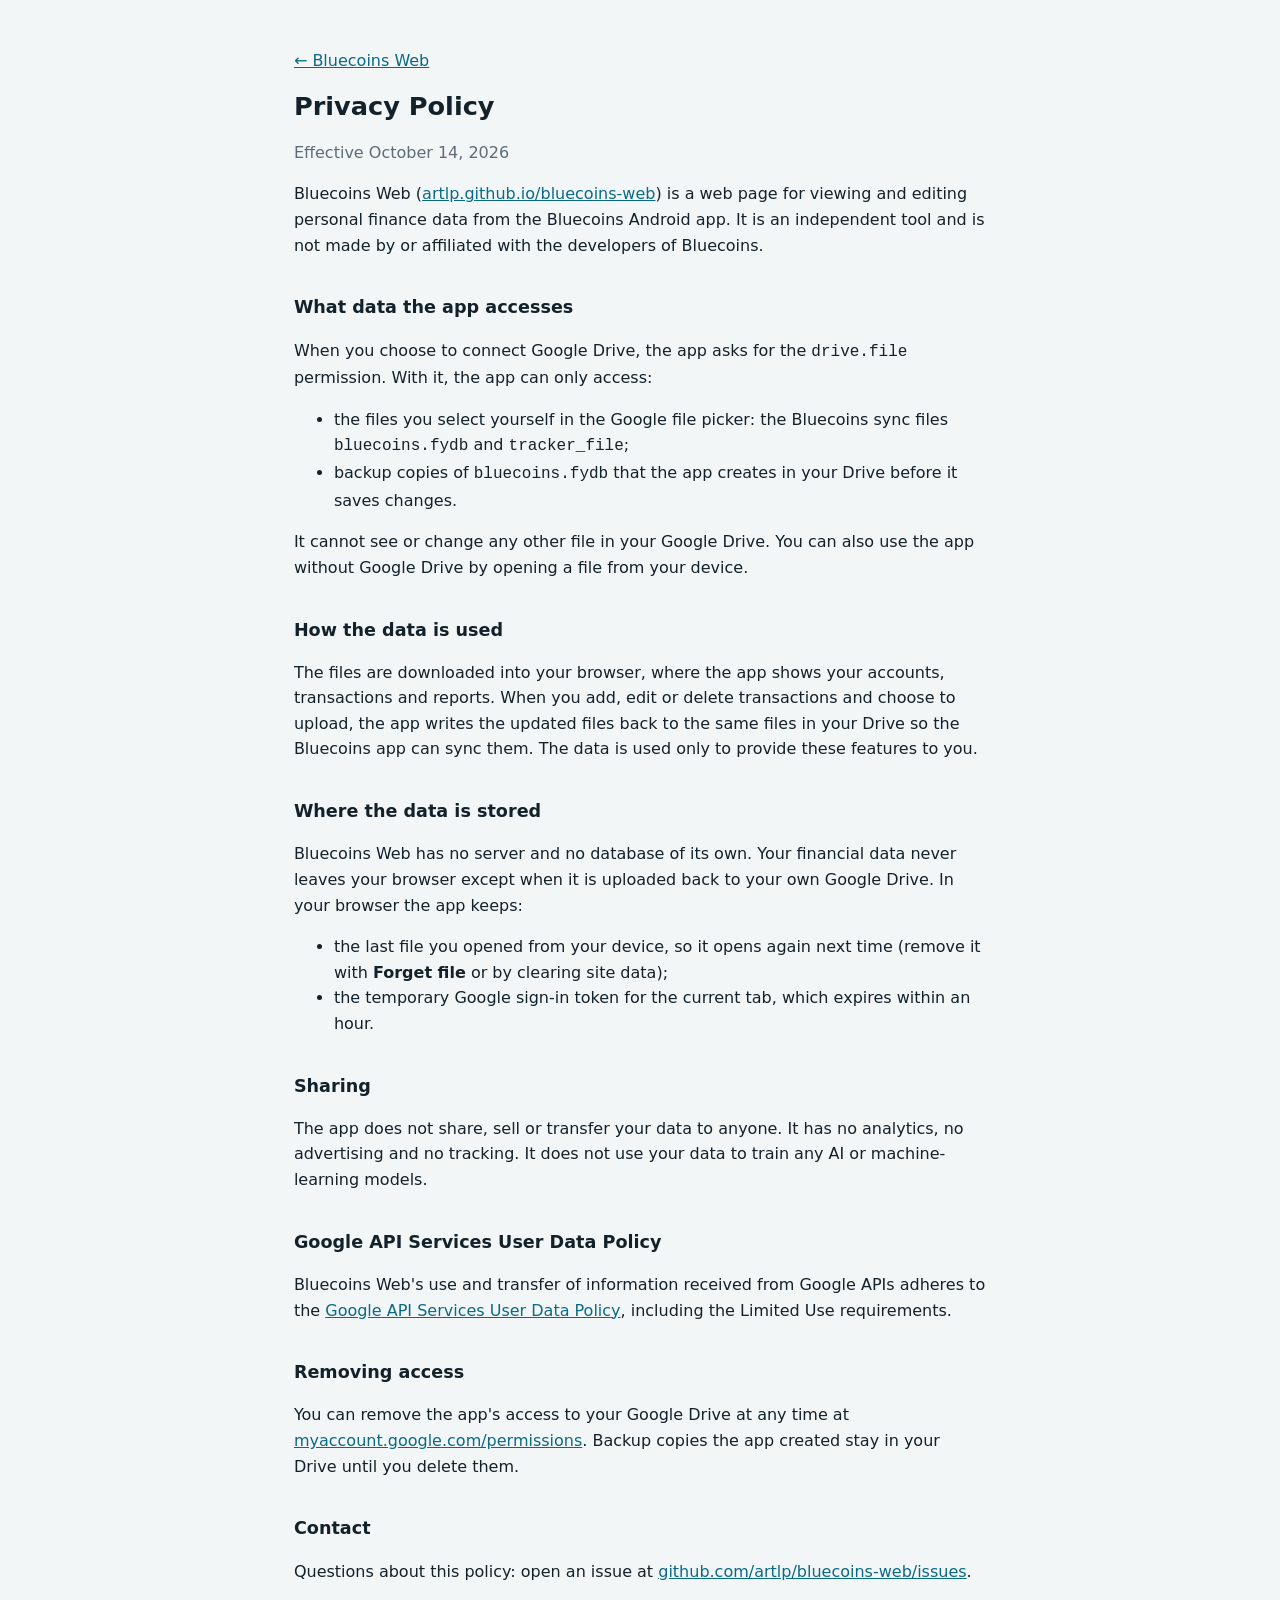
==== privacy.html @ 46fb4f46 "Use drive.file with Google Picker; add privacy policy and homepage description" ====
<!doctype html>
<meta charset="utf-8">
<meta name="viewport" content="width=device-width, initial-scale=1">
<title>Bluecoins Web Privacy Policy</title>
<style>
:root { --bg: #f3f6f7; --ink: #13212a; --muted: #5d6c76; --accent: #0a6a85 }
@media (prefers-color-scheme: dark) { :root { --bg: #0e1519; --ink: #e2eaee; --muted: #8d9ea8; --accent: #56b6d1; color-scheme: dark } }
body { background: var(--bg); color: var(--ink); font: 16px/1.6 "Segoe UI", system-ui, -apple-system, sans-serif; margin: 0; padding: 32px 16px 64px }
main { max-width: 68ch; margin: 0 auto }
h1 { font-size: 1.6rem; line-height: 1.25 } h2 { font-size: 1.1rem; margin-top: 2em }
a { color: var(--accent) } .muted { color: var(--muted) }
</style>
<main>
  <p><a href="./">← Bluecoins Web</a></p>
  <h1>Privacy Policy</h1>
  <p class="muted">Effective October 14, 2026</p>

  <p>Bluecoins Web (<a href="https://artlp.github.io/bluecoins-web/">artlp.github.io/bluecoins-web</a>) is a web page for viewing and editing personal finance data from the Bluecoins Android app. It is an independent tool and is not made by or affiliated with the developers of Bluecoins.</p>

  <h2>What data the app accesses</h2>
  <p>When you choose to connect Google Drive, the app asks for the <code>drive.file</code> permission. With it, the app can only access:</p>
  <ul>
    <li>the files you select yourself in the Google file picker: the Bluecoins sync files <code>bluecoins.fydb</code> and <code>tracker_file</code>;</li>
    <li>backup copies of <code>bluecoins.fydb</code> that the app creates in your Drive before it saves changes.</li>
  </ul>
  <p>It cannot see or change any other file in your Google Drive. You can also use the app without Google Drive by opening a file from your device.</p>

  <h2>How the data is used</h2>
  <p>The files are downloaded into your browser, where the app shows your accounts, transactions and reports. When you add, edit or delete transactions and choose to upload, the app writes the updated files back to the same files in your Drive so the Bluecoins app can sync them. The data is used only to provide these features to you.</p>

  <h2>Where the data is stored</h2>
  <p>Bluecoins Web has no server and no database of its own. Your financial data never leaves your browser except when it is uploaded back to your own Google Drive. In your browser the app keeps:</p>
  <ul>
    <li>the last file you opened from your device, so it opens again next time (remove it with <b>Forget file</b> or by clearing site data);</li>
    <li>the temporary Google sign-in token for the current tab, which expires within an hour.</li>
  </ul>

  <h2>Sharing</h2>
  <p>The app does not share, sell or transfer your data to anyone. It has no analytics, no advertising and no tracking. It does not use your data to train any AI or machine-learning models.</p>

  <h2>Google API Services User Data Policy</h2>
  <p>Bluecoins Web's use and transfer of information received from Google APIs adheres to the <a href="https://developers.google.com/terms/api-services-user-data-policy">Google API Services User Data Policy</a>, including the Limited Use requirements.</p>

  <h2>Removing access</h2>
  <p>You can remove the app's access to your Google Drive at any time at <a href="https://myaccount.google.com/permissions">myaccount.google.com/permissions</a>. Backup copies the app created stay in your Drive until you delete them.</p>

  <h2>Contact</h2>
  <p>Questions about this policy: open an issue at <a href="https://github.com/artlp/bluecoins-web/issues">github.com/artlp/bluecoins-web/issues</a>.</p>
</main>
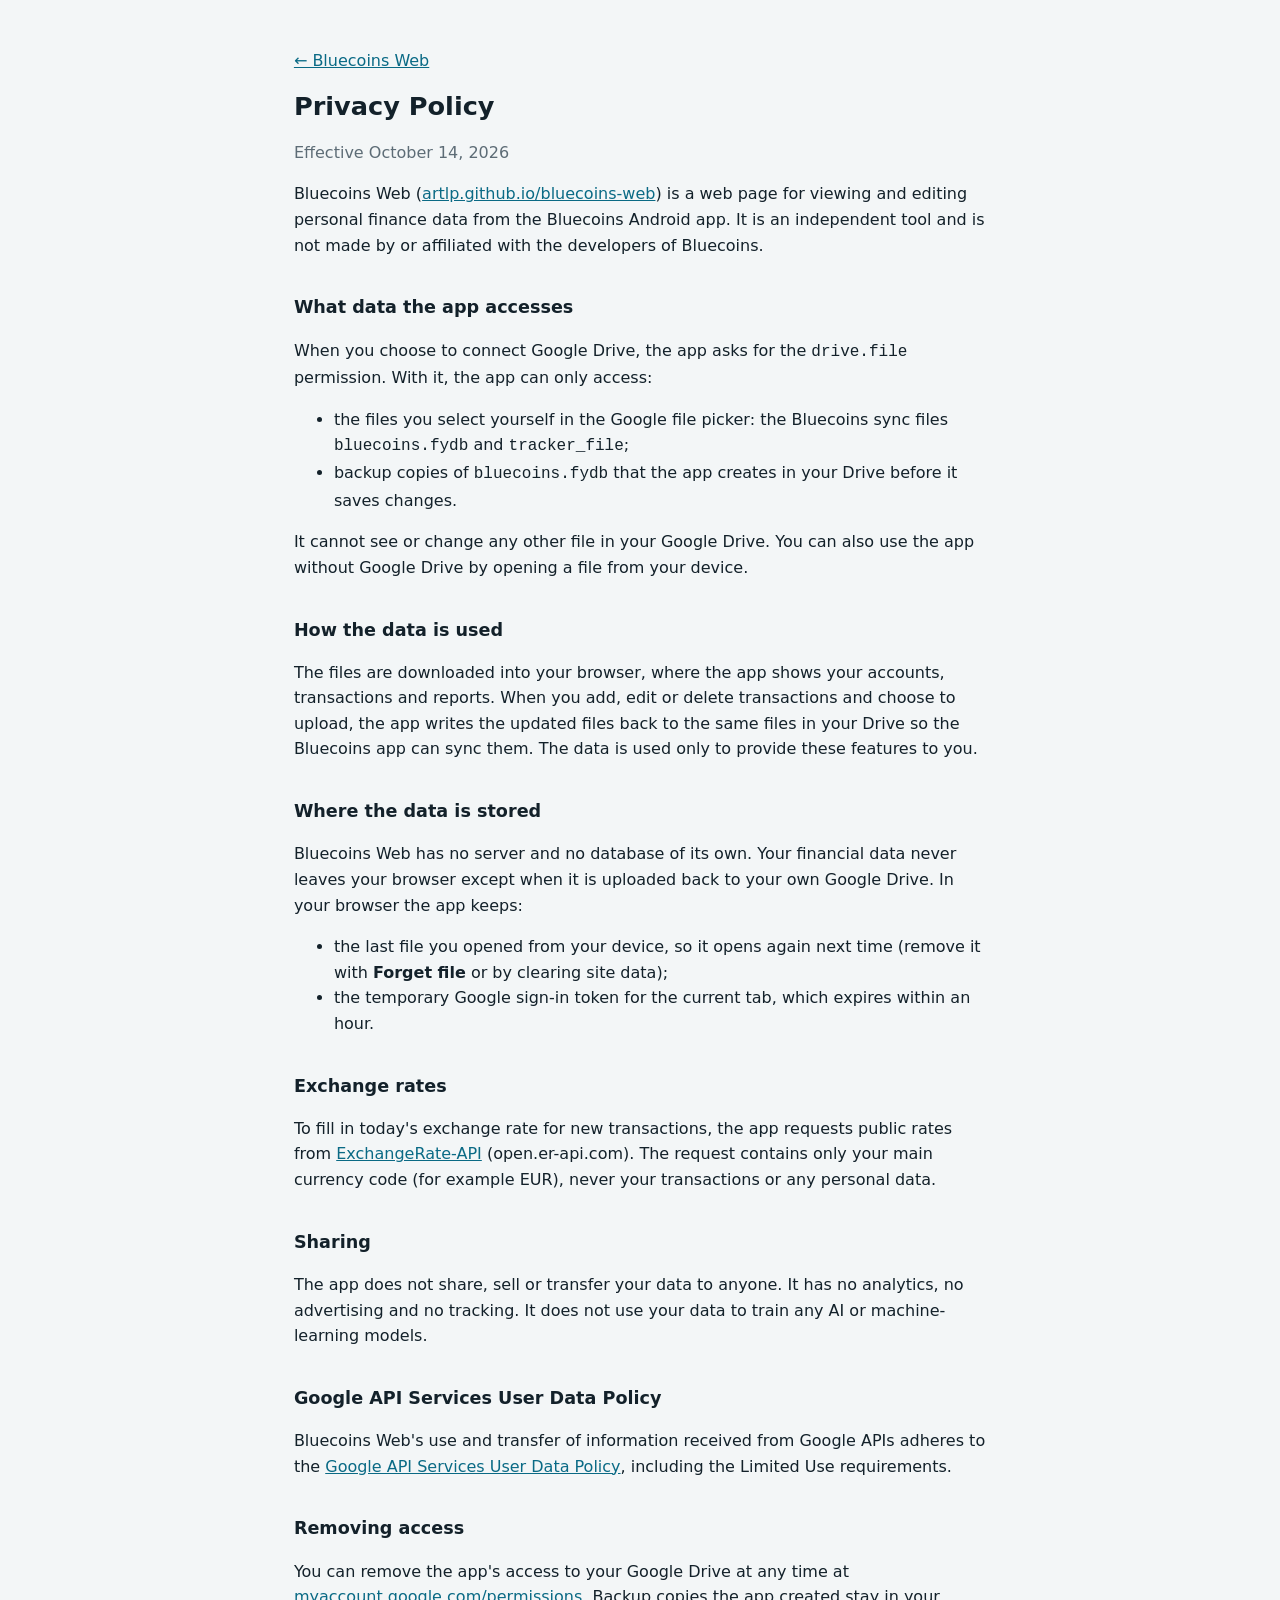
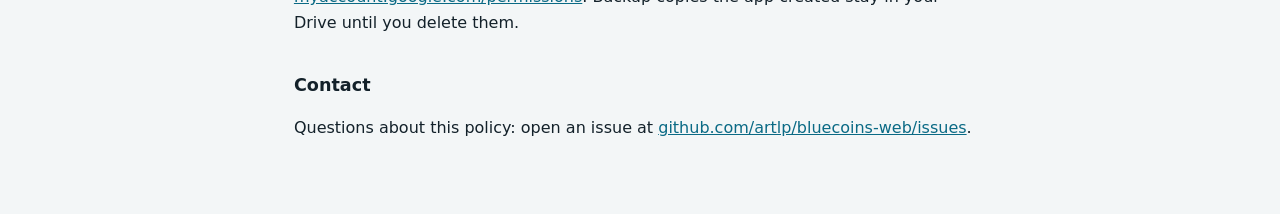
==== commit e61fa7af: "Use each day's market rate for new transactions; editable exchange rate in the editor" ====
--- a/privacy.html
+++ b/privacy.html
@@ -35,6 +35,9 @@
     <li>the temporary Google sign-in token for the current tab, which expires within an hour.</li>
   </ul>
 
+  <h2>Exchange rates</h2>
+  <p>To fill in today's exchange rate for new transactions, the app requests public rates from <a href="https://www.exchangerate-api.com">ExchangeRate-API</a> (open.er-api.com). The request contains only your main currency code (for example EUR), never your transactions or any personal data.</p>
+
   <h2>Sharing</h2>
   <p>The app does not share, sell or transfer your data to anyone. It has no analytics, no advertising and no tracking. It does not use your data to train any AI or machine-learning models.</p>
 
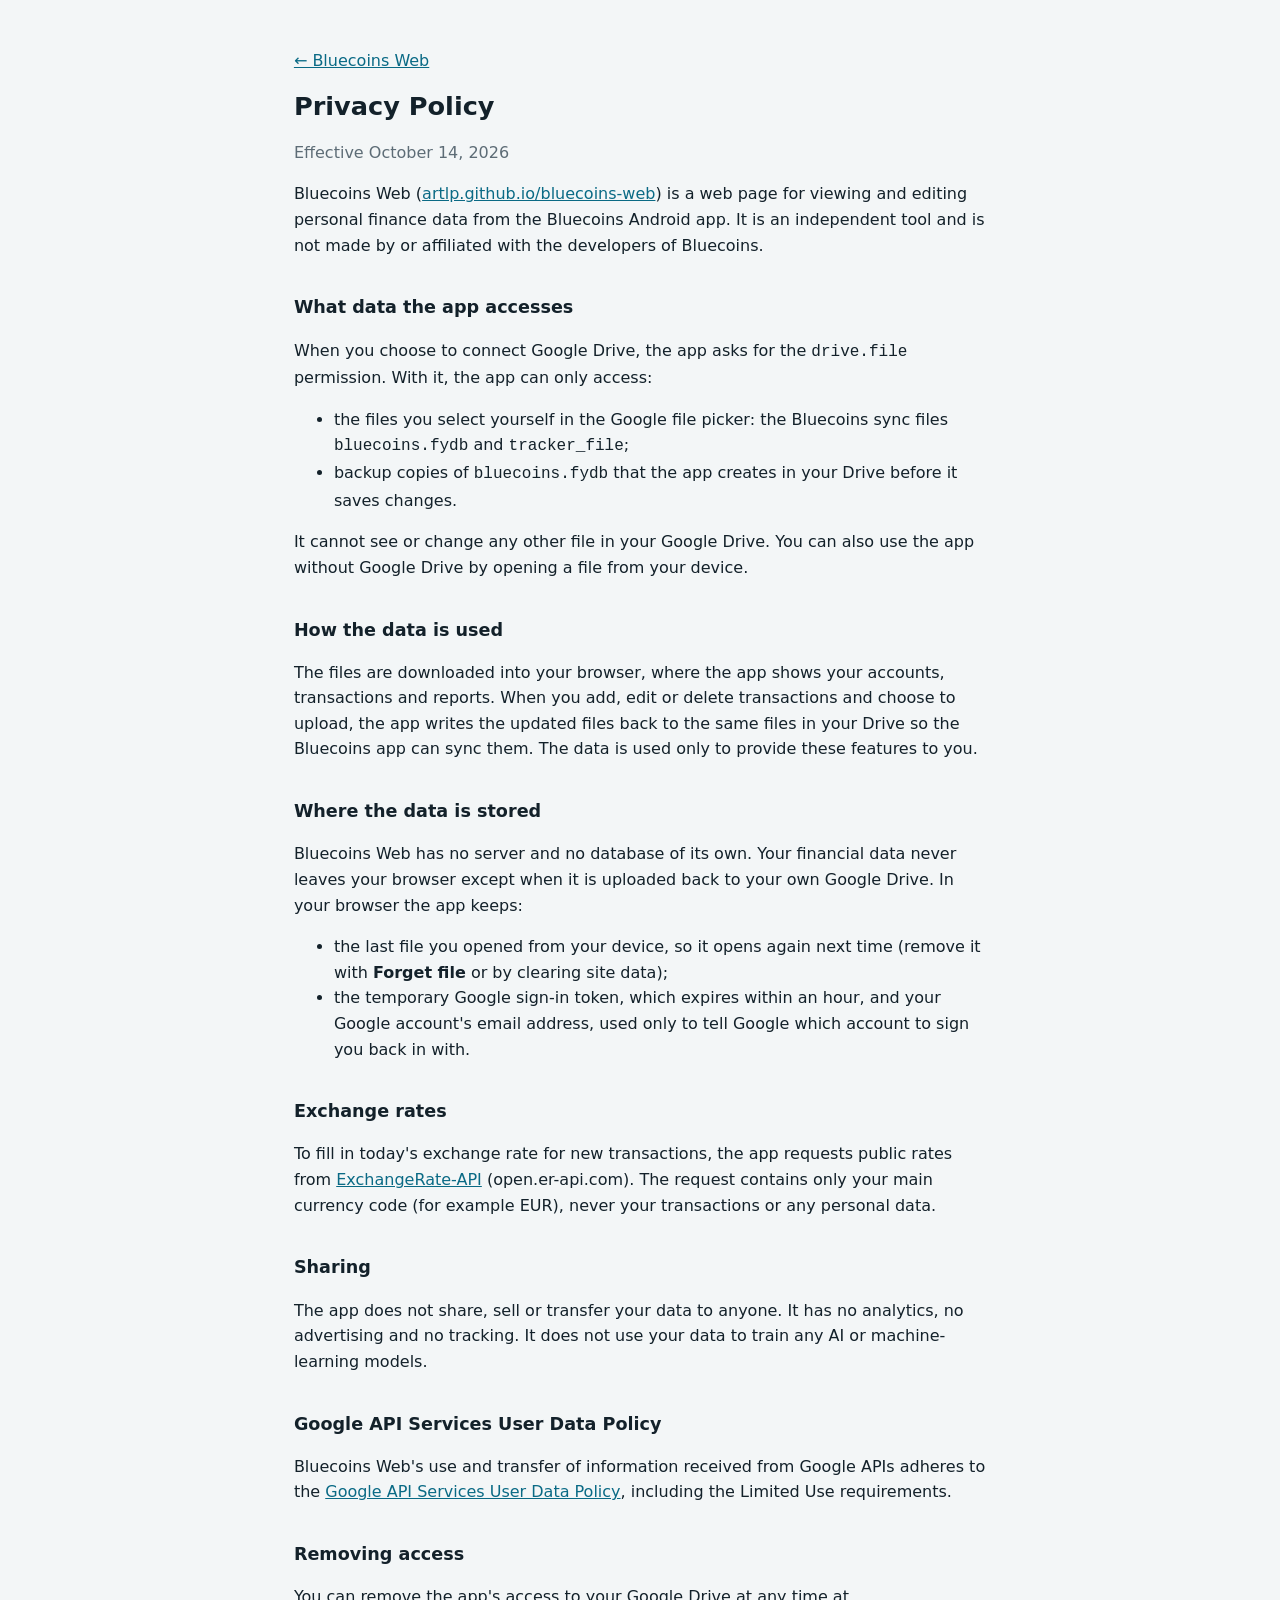
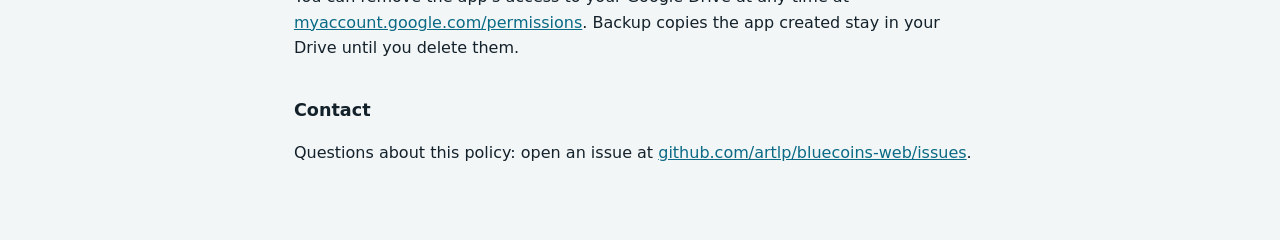
==== commit 38e57ac2: "Drive: silent re-sign-in on startup (prompt=none + login_hint), keep token across tabs for its hour" ====
--- a/privacy.html
+++ b/privacy.html
@@ -32,7 +32,7 @@
   <p>Bluecoins Web has no server and no database of its own. Your financial data never leaves your browser except when it is uploaded back to your own Google Drive. In your browser the app keeps:</p>
   <ul>
     <li>the last file you opened from your device, so it opens again next time (remove it with <b>Forget file</b> or by clearing site data);</li>
-    <li>the temporary Google sign-in token for the current tab, which expires within an hour.</li>
+    <li>the temporary Google sign-in token, which expires within an hour, and your Google account's email address, used only to tell Google which account to sign you back in with.</li>
   </ul>
 
   <h2>Exchange rates</h2>
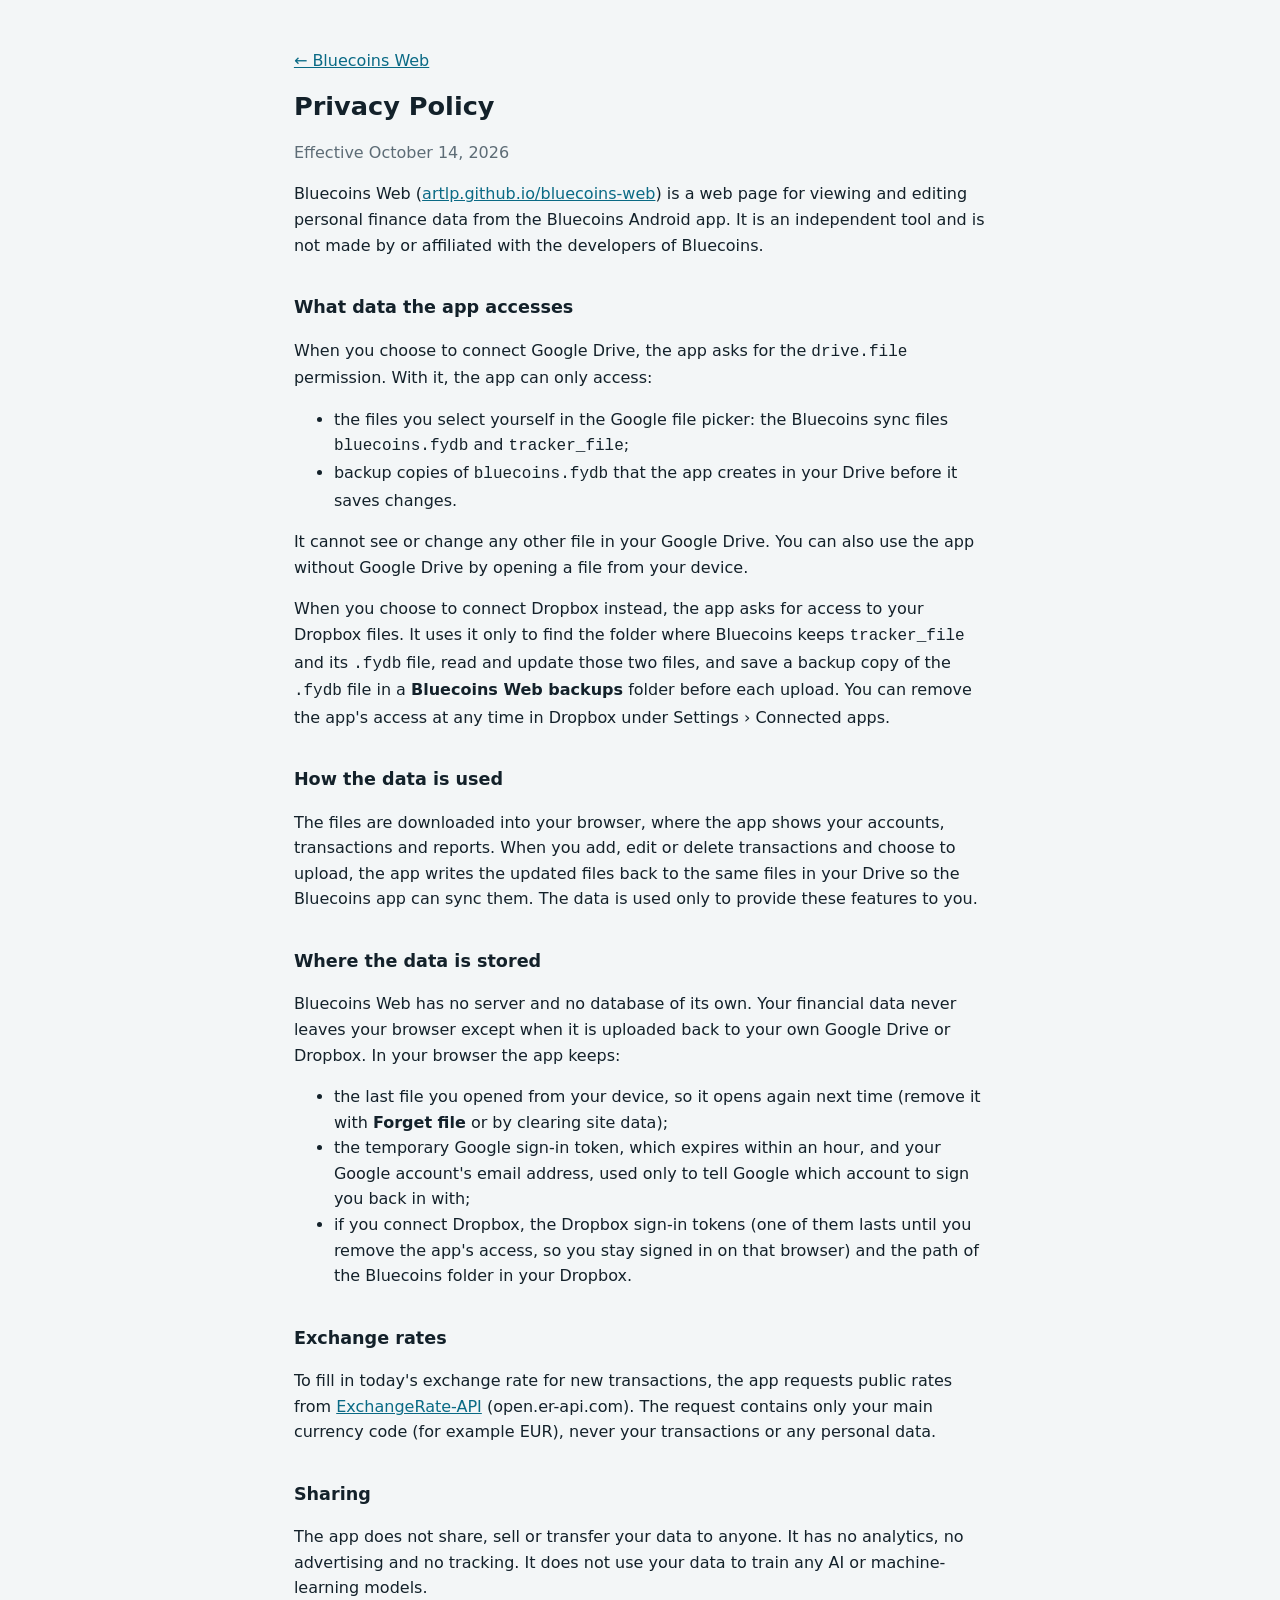
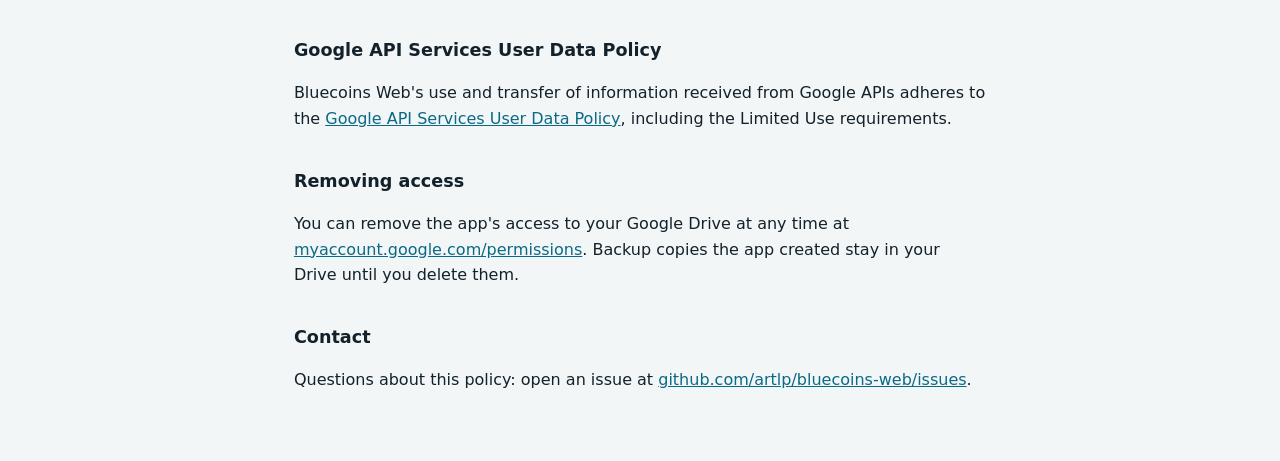
==== commit b758b2db: "Dropbox: open and upload Bluecoins sync files via PKCE sign-in with refresh token; finds the folder " ====
--- a/privacy.html
+++ b/privacy.html
@@ -24,15 +24,17 @@
     <li>backup copies of <code>bluecoins.fydb</code> that the app creates in your Drive before it saves changes.</li>
   </ul>
   <p>It cannot see or change any other file in your Google Drive. You can also use the app without Google Drive by opening a file from your device.</p>
+  <p>When you choose to connect Dropbox instead, the app asks for access to your Dropbox files. It uses it only to find the folder where Bluecoins keeps <code>tracker_file</code> and its <code>.fydb</code> file, read and update those two files, and save a backup copy of the <code>.fydb</code> file in a <b>Bluecoins Web backups</b> folder before each upload. You can remove the app's access at any time in Dropbox under Settings › Connected apps.</p>
 
   <h2>How the data is used</h2>
   <p>The files are downloaded into your browser, where the app shows your accounts, transactions and reports. When you add, edit or delete transactions and choose to upload, the app writes the updated files back to the same files in your Drive so the Bluecoins app can sync them. The data is used only to provide these features to you.</p>
 
   <h2>Where the data is stored</h2>
-  <p>Bluecoins Web has no server and no database of its own. Your financial data never leaves your browser except when it is uploaded back to your own Google Drive. In your browser the app keeps:</p>
+  <p>Bluecoins Web has no server and no database of its own. Your financial data never leaves your browser except when it is uploaded back to your own Google Drive or Dropbox. In your browser the app keeps:</p>
   <ul>
     <li>the last file you opened from your device, so it opens again next time (remove it with <b>Forget file</b> or by clearing site data);</li>
-    <li>the temporary Google sign-in token, which expires within an hour, and your Google account's email address, used only to tell Google which account to sign you back in with.</li>
+    <li>the temporary Google sign-in token, which expires within an hour, and your Google account's email address, used only to tell Google which account to sign you back in with;</li>
+    <li>if you connect Dropbox, the Dropbox sign-in tokens (one of them lasts until you remove the app's access, so you stay signed in on that browser) and the path of the Bluecoins folder in your Dropbox.</li>
   </ul>
 
   <h2>Exchange rates</h2>
